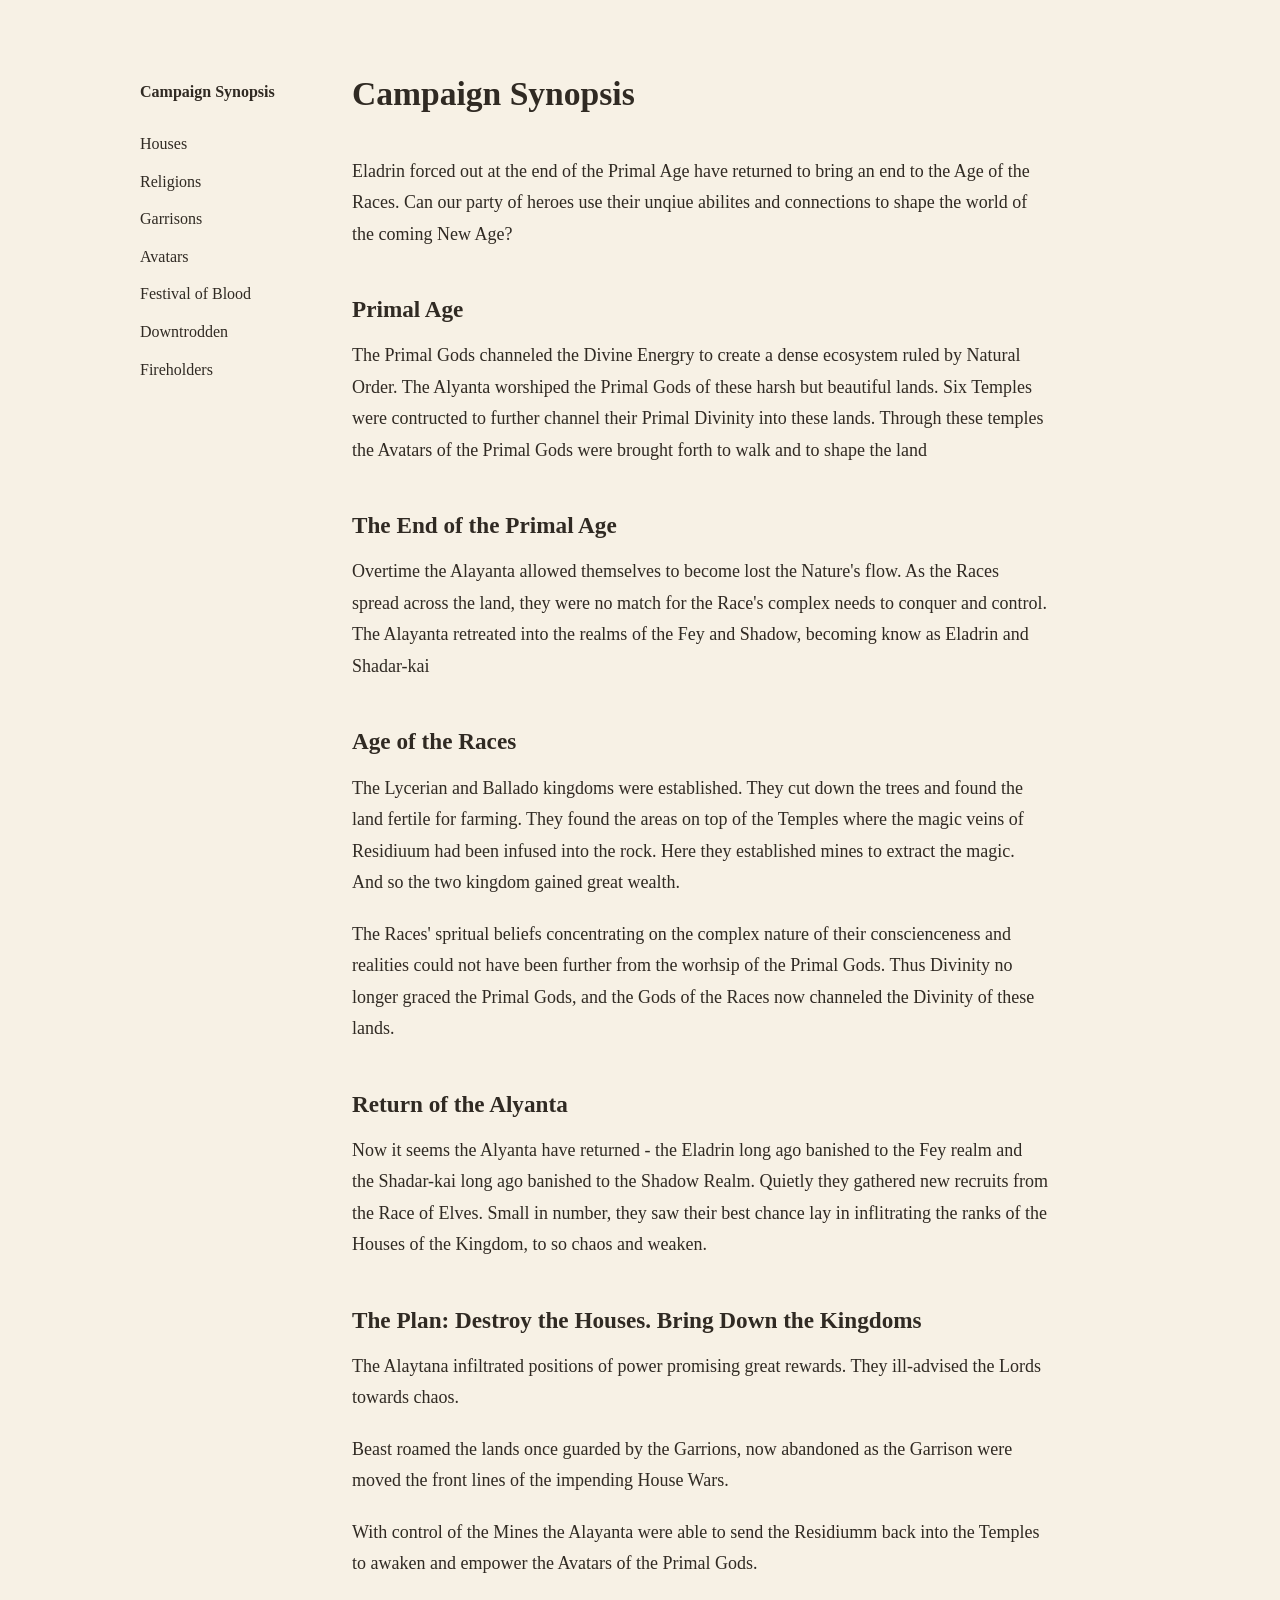
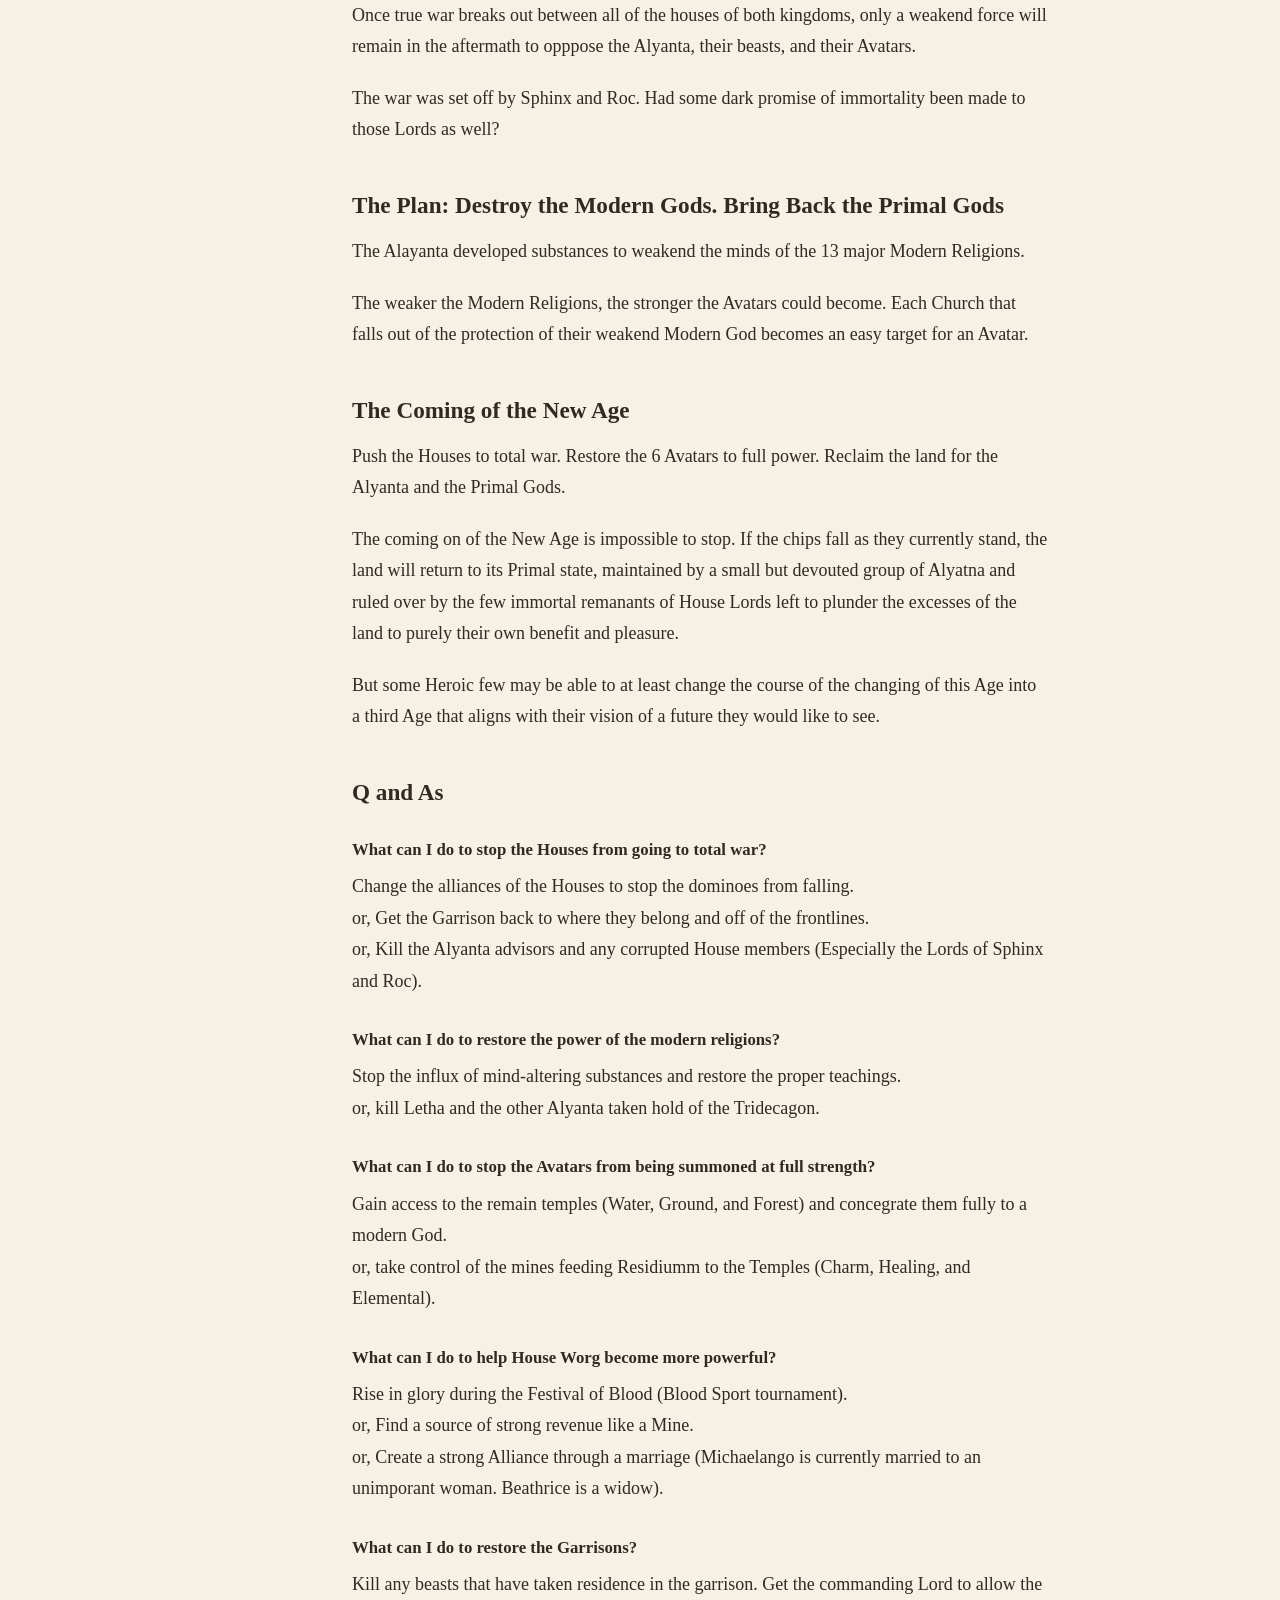
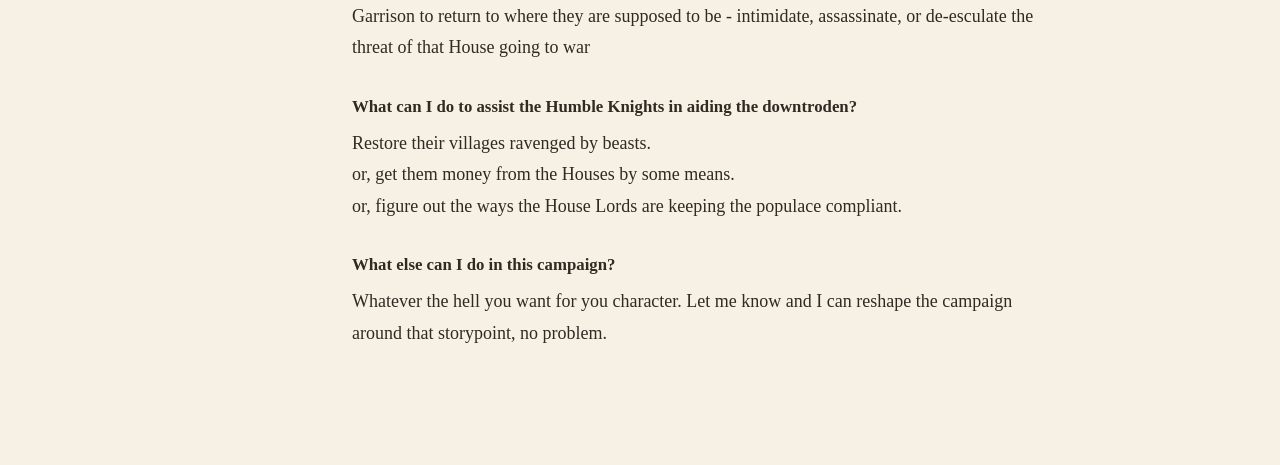
==== site/index.html @ 6e705b75 "simplify" ====
<!doctype html>
<html lang="en">
<head>
  <meta charset="utf-8">
  <meta name="viewport" content="width=device-width, initial-scale=1">
  <title>Campaign Synopsis</title>
  <link rel="stylesheet" href="style.css">
</head>
<body>
  <div class="layout">
    <nav aria-label="Campaign navigation">
      <a href="index.html" aria-current="page">Campaign Synopsis</a>
      <ul>
        <li><a href="houses.html">Houses</a></li>
        <li><a href="religions.html">Religions</a></li>
        <li><a href="garrisons.html">Garrisons</a></li>
        <li><a href="avatars.html">Avatars</a></li>
        <li><a href="festival-of-blood.html">Festival of Blood</a></li>
        <li><a href="downtrodden.html">Downtrodden</a></li>
        <li><a href="fireholders.html">Fireholders</a></li>
      </ul>
    </nav>
  <main>
    <h1>Campaign Synopsis</h1>

    Eladrin forced out at the end of the Primal Age have returned to bring an end to the Age of the Races. Can our party of heroes use their unqiue abilites and connections to shape the world of the coming New Age?

    <h2>Primal Age</h2>

    <p>The Primal Gods channeled the Divine Energry to create a dense ecosystem ruled by Natural Order. The Alyanta worshiped the Primal Gods of these harsh but beautiful lands. Six Temples were contructed to further channel their Primal Divinity into these lands. Through these temples the Avatars of the Primal Gods were brought forth to walk and to shape the land</p>
    
    <h2>The End of the Primal Age</h2>
    <p>Overtime the Alayanta allowed themselves to become lost the Nature's flow. As the Races spread across the land, they were no match for the Race's complex needs to conquer and control. The Alayanta retreated into the realms of the Fey and Shadow, becoming know as Eladrin and Shadar-kai</p>

    <h2>Age of the Races</h2>

    <p>The Lycerian and Ballado kingdoms were established. They cut down the trees and found the land fertile for farming. They found the areas on top of the Temples where the magic veins of Residiuum had been infused into the rock. Here they established mines to extract the magic. And so the two kingdom gained great wealth.</p>
    <p>The Races' spritual beliefs concentrating on the complex nature of their conscienceness and realities could not have been further from the worhsip of the Primal Gods. Thus Divinity no longer graced the Primal Gods, and the Gods of the Races now channeled the Divinity of these lands.</p>
    <h2>Return of the Alyanta</h2>

    <p>Now it seems the Alyanta have returned - the Eladrin long ago banished to the Fey realm and the Shadar-kai long ago banished to the Shadow Realm. Quietly they gathered new recruits from the Race of Elves. Small in number, they saw their best chance lay in inflitrating the ranks of the Houses of the Kingdom, to so chaos and weaken.</p>

    <h2>The Plan: Destroy the Houses. Bring Down the Kingdoms</h2>
    <p>The Alaytana infiltrated positions of power promising great rewards. They ill-advised the Lords towards chaos.</p>
    <p>Beast roamed the lands once guarded by the Garrions, now abandoned as the Garrison were moved the front lines of the impending House Wars.</p>
    <p>With control of the Mines the Alayanta were able to send the Residiumm back into the Temples to awaken and empower the Avatars of the Primal Gods.</p>
    <p>Once true war breaks out between all of the houses of both kingdoms, only a weakend force will remain in the aftermath to opppose the Alyanta, their beasts, and their Avatars.</p> <p> The war was set off by Sphinx and Roc. Had some dark promise of immortality been made to those Lords as well?</p>

    <h2>The Plan: Destroy the Modern Gods. Bring Back the Primal Gods</h2>
    <p>The Alayanta developed substances to weakend the minds of the 13 major Modern Religions.</p>
    <p>The weaker the Modern Religions, the stronger the Avatars could become. Each Church that falls out of the protection of their weakend Modern God becomes an easy target for an Avatar.</p>

    <h2>The Coming of the New Age</h2>

    <p>Push the Houses to total war. Restore the 6 Avatars to full power. Reclaim the land for the Alyanta and the Primal Gods.</p>

    <p>The coming on of the New Age is impossible to stop. If the chips fall as they currently stand, the land will return to its Primal state, maintained by a small but devouted group of Alyatna and ruled over by the few immortal remanants of House Lords left to plunder the excesses of the land to purely their own benefit and pleasure.</p><p> But some Heroic few may be able to at least change the course of the changing of this Age into a third Age that aligns with their vision of a future they would like to see.</p>

    <h2>Q and As</h2>

    <h3>What can I do to stop the Houses from going to total war?</h3>
    <p>Change the alliances of the Houses to stop the dominoes from falling.<br>
      or, Get the Garrison back to where they belong and off of the frontlines.<br>
      or, Kill the Alyanta advisors and any corrupted House members (Especially the Lords of Sphinx and Roc).</p>

    <h3>What can I do to restore the power of the modern religions?</h3>
    <p>Stop the influx of mind-altering substances and restore the proper teachings.<br>
      or, kill Letha and the other Alyanta taken hold of the Tridecagon.</p>

    <h3>What can I do to stop the Avatars from being summoned at full strength?</h3>
    <p>Gain access to the remain temples (Water, Ground, and Forest) and concegrate them fully to a modern God.<br>
      or, take control of the mines feeding Residiumm to the Temples (Charm, Healing, and Elemental).</p>

    <h3>What can I do to help House Worg become more powerful?</h3>
    <p>Rise in glory during the Festival of Blood (Blood Sport tournament).<br>
      or, Find a source of strong revenue like a Mine.<br>
      or, Create a strong Alliance through a marriage (Michaelango is currently married to an unimporant woman. Beathrice is a widow).</p>

    <h3>What can I do to restore the Garrisons?</h3>
    <p>Kill any beasts that have taken residence in the garrison. Get the commanding Lord to allow the Garrison to return to where they are supposed to be - intimidate, assassinate, or de-esculate the threat of that House going to war</p>

    <h3>What can I do to assist the Humble Knights in aiding the downtroden?</h3>
    <p>Restore their villages ravenged by beasts.<br>
      or, get them money from the Houses by some means.<br>
      or, figure out the ways the House Lords are keeping the populace compliant.</p>

    <h3>What else can I do in this campaign?</h3>
    <p>Whatever the hell you want for you character. Let me know and I can reshape the campaign around that storypoint, no problem.</p>
  </main>
  </div>
</body>
</html>
---- site/style.css ----
:root { color-scheme: light; background: #f7f1e5; color: #302a23; }
* { box-sizing: border-box; }
body { margin: 0; font-family: "Bookman Old Style", "URW Bookman", "Bookman", "Georgia", serif; font-size: 18px; line-height: 1.75; }
.layout { display: grid; grid-template-columns: 200px minmax(0, 760px); max-width: 1040px; margin: 0 auto; }
nav { padding: 78px 20px 40px; align-self: start; position: sticky; top: 0; font-size: 16px; }
nav a { color: inherit; text-decoration: none; text-underline-offset: 4px; }
nav a:hover, nav a:focus-visible { text-decoration: underline; }
nav a[aria-current="page"] { font-weight: bold; }
nav > a { display: block; margin-bottom: 1.5rem; }
nav ul { list-style: none; padding: 0; margin: 0; }
nav li { margin: 0 0 0.6rem; }
nav ul ul { padding-left: 1rem; margin-top: 0.6rem; }
main { min-width: 0; padding: 72px 32px 96px; }
h1, h2, h3 { line-height: 1.3; text-wrap: balance; }
h1 { font-size: 2.1rem; margin: 0 0 2.5rem; }
h2 { font-size: 1.45rem; margin: 2.75rem 0 1rem; }
h3 { font-size: 1.05rem; margin: 2rem 0 0.65rem; }
p { margin: 0 0 1.25rem; }
.house-flows { display: flex; flex-direction: column; align-items: center; gap: 48px; }
.house-flow-section { width: 240px; max-width: 100%; text-align: center; }
.house-flow-section h2 { margin: 0 0 1rem; }
.house-flow { width: 240px; max-width: 100%; text-align: center; }
.house-flow-node { border: 1px solid currentColor; padding: 12px 18px; line-height: 1.5; }
.house-flow-red { background: #a83232; color: #fff8ee; border-color: #302a23; }
.house-flow-arrow { font-size: 1.5rem; line-height: 1; padding: 10px 0; }
.house-flow-section-wide, .house-flow-branched { width: 100%; }
.house-flow-centered { width: 240px; max-width: 100%; margin: 0 auto; }
.house-flow-connectors { display: block; width: 100%; height: 90px; }
.house-flow-row { display: grid; grid-template-columns: repeat(3, minmax(0, 1fr)); gap: 0 12px; }
.house-flow-row > .house-flow-node { display: flex; flex-direction: column; justify-content: center; padding: 12px 6px; overflow-wrap: anywhere; }
@media (max-width: 760px) {
  .layout { display: block; }
  nav { position: static; padding: 28px 32px 0; }
  nav > a { margin-bottom: 0.65rem; }
  nav > ul { display: flex; flex-wrap: wrap; column-gap: 1.25rem; row-gap: 0.4rem; }
  nav li { margin: 0; }
  main { padding-top: 36px; }
}
@media (max-width: 540px) {
  body { font-size: 17px; }
  nav { padding: 24px 22px 0; }
  main { padding: 32px 22px 64px; }
  h1 { font-size: 1.8rem; }
}

.house-flow-inner-arrow { display: block; font-size: 1.3rem; line-height: 1; padding: 5px 0; }

.avatar-levels { display: grid; grid-template-columns: repeat(3, minmax(0, 1fr)); gap: 12px; }
.avatar-level { border: 1px solid currentColor; padding: 16px 8px; text-align: center; }

.avatar-level-red { background: #a83232; color: #fff8ee; border-color: #302a23; }

.garrison-grid { display: flex; flex-direction: column; gap: 16px; }
.garrison-row { display: flex; justify-content: center; gap: 16px; }
.garrison-box { position: relative; width: calc((100% - 48px) / 4); max-width: 120px; aspect-ratio: 1; border: 1px solid currentColor; display: flex; align-items: center; justify-content: center; padding: 24px 4px 10px; }
.garrison-number { position: absolute; top: 4px; left: 7px; font-size: 12px; line-height: 1.4; }
.garrison-content { min-width: 0; text-align: center; line-height: 1.5; }
.garrison-name { font-size: clamp(11px, 2.4vw, 16px); overflow-wrap: anywhere; }
.garrison-detail { font-size: clamp(9px, 2vw, 12px); margin-top: 4px; overflow-wrap: anywhere; }

.garrison-red { background: #a83232; color: #fff8ee; border-color: #302a23; }
.garrison-yellow { background: #f0d56c; color: #302a23; border-color: #302a23; }
.garrison-green { background: #42734b; color: #fff8ee; border-color: #302a23; }

.religion-list { list-style: none; padding: 0; margin: 0; display: flex; flex-direction: column; gap: 16px; }
.religion-box { border: 1px solid #302a23; padding: 18px 20px; text-align: center; }
.religion-green { background: #42734b; color: #fff8ee; }
.religion-red { background: #a83232; color: #fff8ee; }
.religion-yellow { background: #f0d56c; color: #302a23; }

.festival-scoreboard { list-style: none; margin: 0; padding: 0; display: flex; flex-direction: column; gap: 16px; }
.festival-box { border: 1px solid currentColor; padding: 16px 20px; display: flex; align-items: center; justify-content: space-between; gap: 20px; }
.festival-competitor { min-width: 0; overflow-wrap: anywhere; }
.festival-house { font-weight: bold; }
.festival-name { margin-top: 4px; }
.festival-race { font-size: 0.8em; }
.festival-score { font-size: 1.5rem; text-align: center; flex-shrink: 0; }
.festival-score-label { display: block; font-size: 12px; }
.festival-events { list-style: none; margin: 0; padding: 0; display: flex; flex-direction: column; gap: 16px; }
.festival-event { border: 1px solid #302a23; padding: 16px 20px; }
.festival-event-yellow { background: #f0d56c; color: #302a23; }

.refugee-boxes { display: grid; grid-template-columns: repeat(5, minmax(0, 1fr)); gap: 12px; }
.refugee-box { aspect-ratio: 1; border: 1px solid #302a23; background: #fff; }
.refugee-box-red { background: #a83232; }
.refugee-box-yellow { background: #f0d56c; }

.fireholder-labels { display: flex; justify-content: space-between; margin-bottom: 12px; }
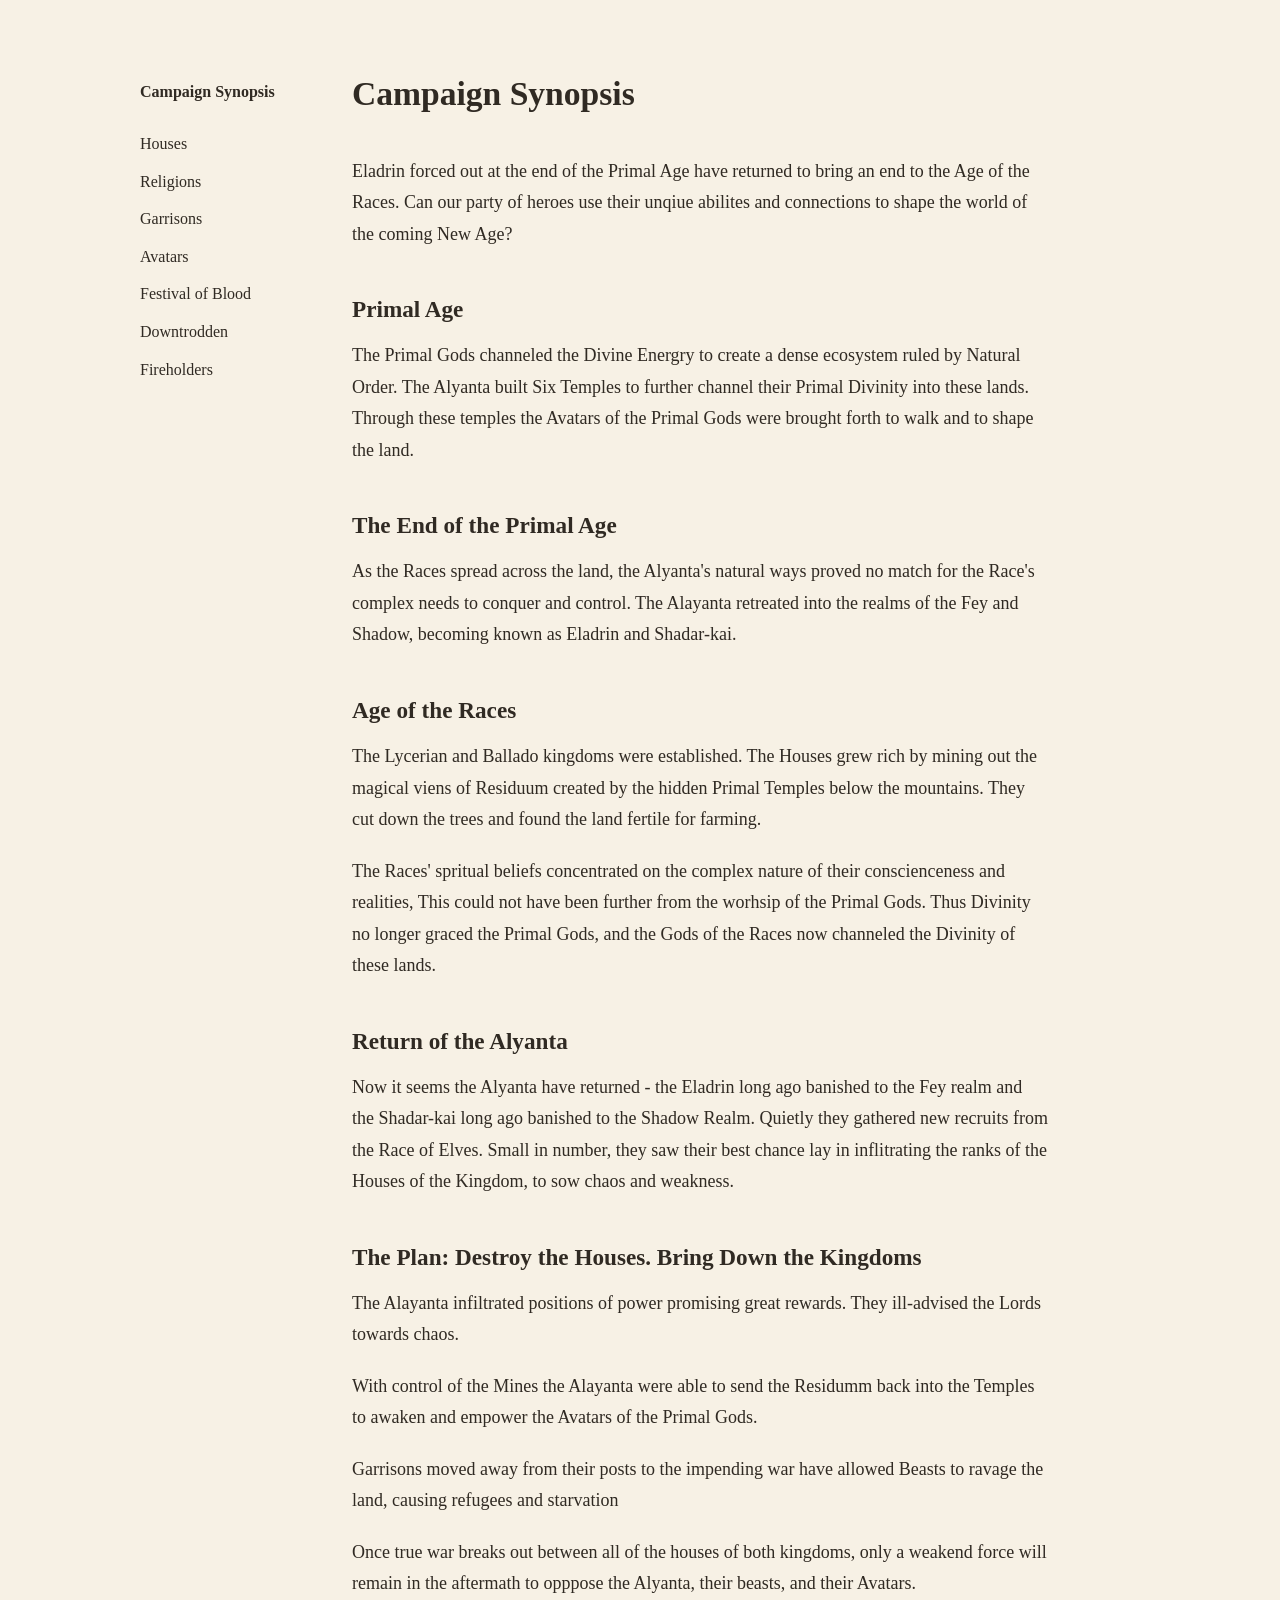
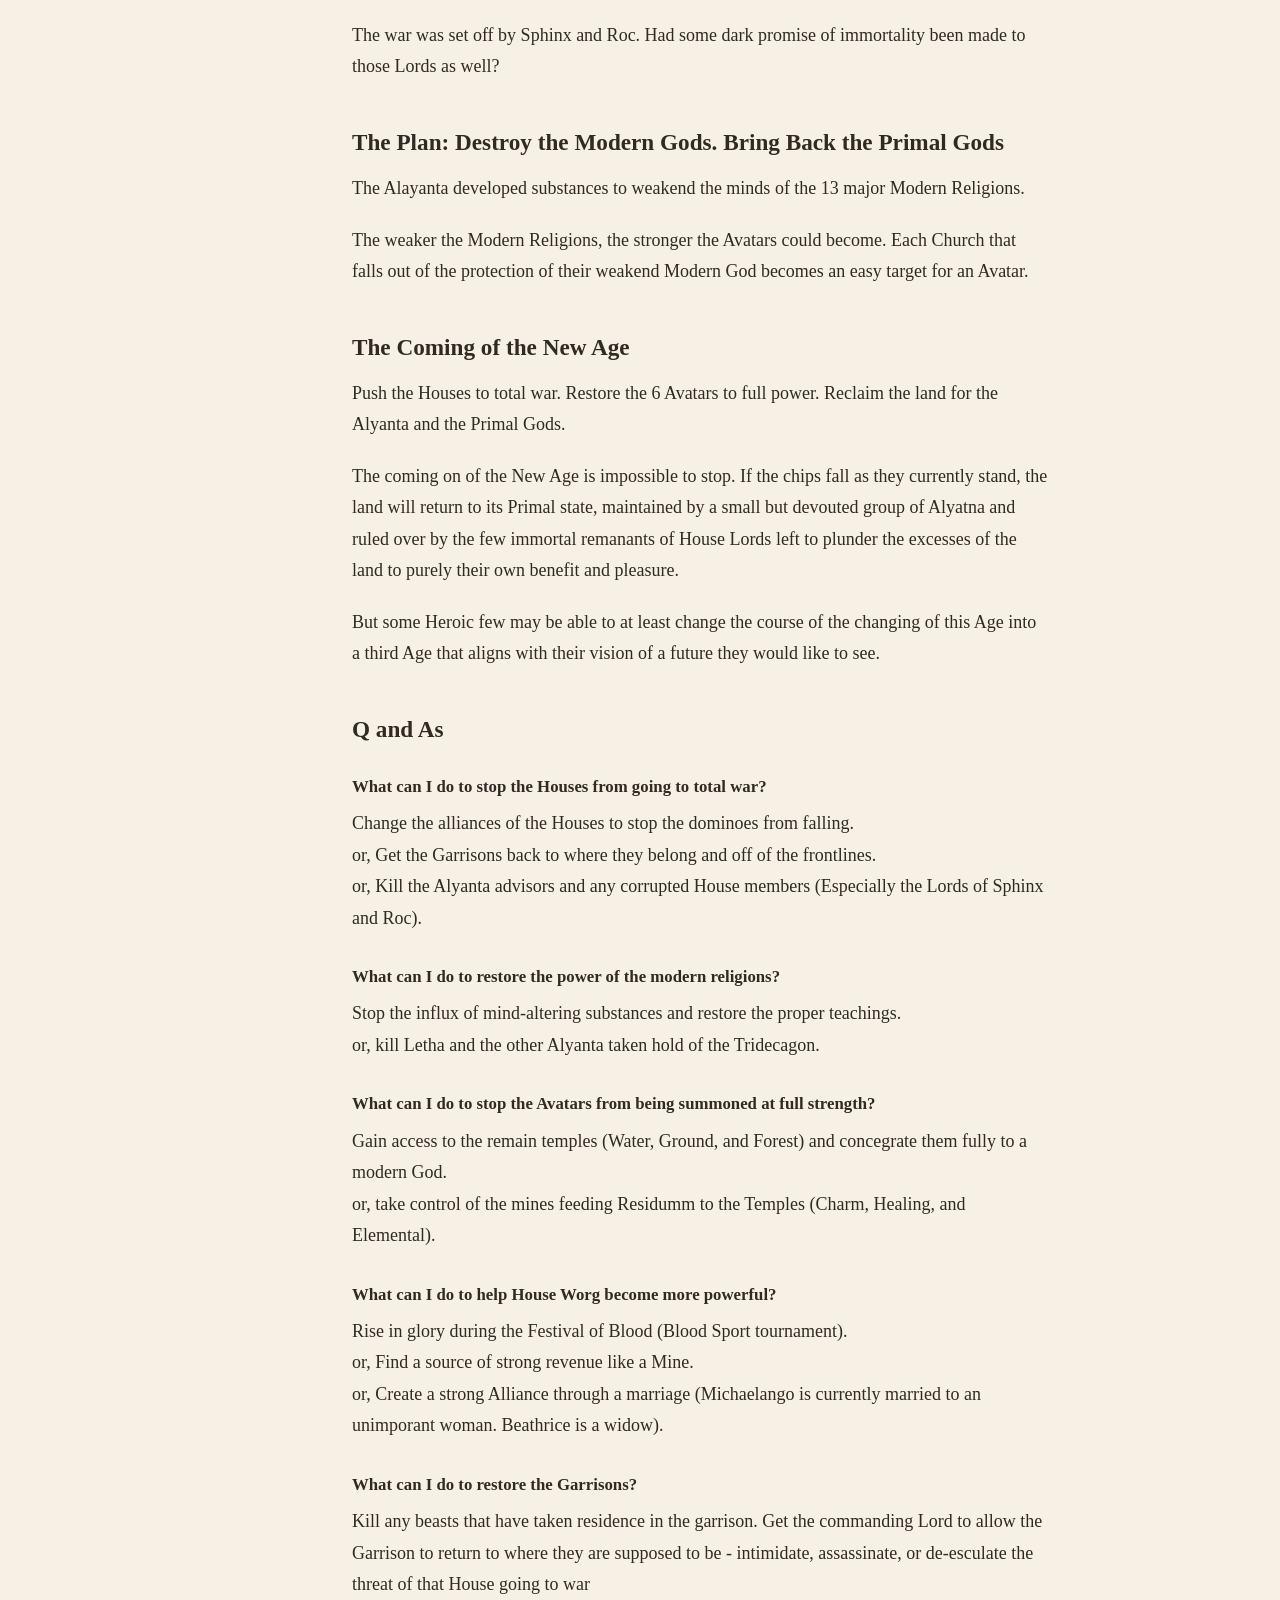
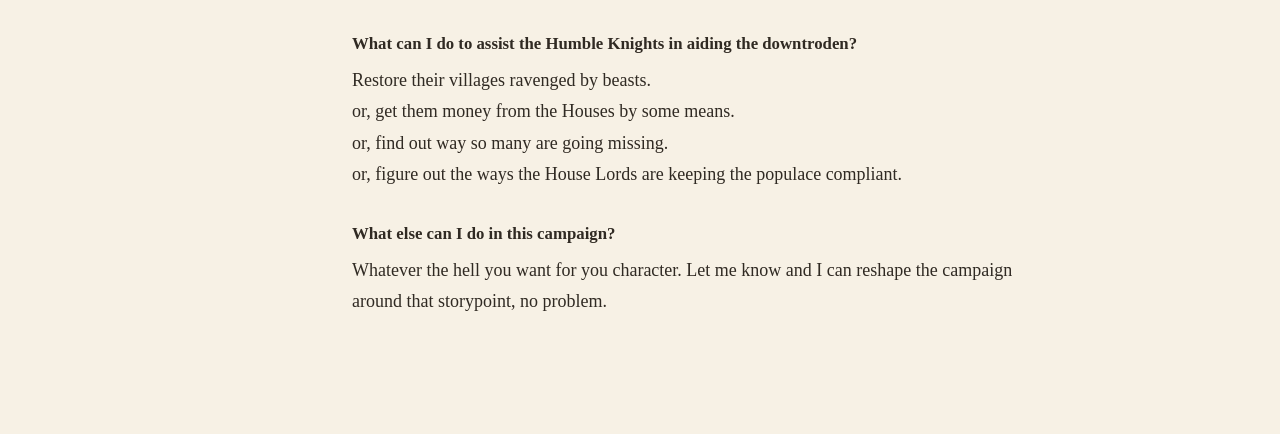
==== commit a7d67f9b: "edit home" ====
--- a/site/index.html
+++ b/site/index.html
@@ -27,23 +27,23 @@
 
     <h2>Primal Age</h2>
 
-    <p>The Primal Gods channeled the Divine Energry to create a dense ecosystem ruled by Natural Order. The Alyanta worshiped the Primal Gods of these harsh but beautiful lands. Six Temples were contructed to further channel their Primal Divinity into these lands. Through these temples the Avatars of the Primal Gods were brought forth to walk and to shape the land</p>
+    <p>The Primal Gods channeled the Divine Energry to create a dense ecosystem ruled by Natural Order. The Alyanta built Six Temples to further channel their Primal Divinity into these lands. Through these temples the Avatars of the Primal Gods were brought forth to walk and to shape the land.</p>
     
     <h2>The End of the Primal Age</h2>
-    <p>Overtime the Alayanta allowed themselves to become lost the Nature's flow. As the Races spread across the land, they were no match for the Race's complex needs to conquer and control. The Alayanta retreated into the realms of the Fey and Shadow, becoming know as Eladrin and Shadar-kai</p>
+    <p>As the Races spread across the land, the Alyanta's natural ways proved no match for the Race's complex needs to conquer and control. The Alayanta retreated into the realms of the Fey and Shadow, becoming known as Eladrin and Shadar-kai.</p>
 
     <h2>Age of the Races</h2>
 
-    <p>The Lycerian and Ballado kingdoms were established. They cut down the trees and found the land fertile for farming. They found the areas on top of the Temples where the magic veins of Residiuum had been infused into the rock. Here they established mines to extract the magic. And so the two kingdom gained great wealth.</p>
-    <p>The Races' spritual beliefs concentrating on the complex nature of their conscienceness and realities could not have been further from the worhsip of the Primal Gods. Thus Divinity no longer graced the Primal Gods, and the Gods of the Races now channeled the Divinity of these lands.</p>
+    <p>The Lycerian and Ballado kingdoms were established. The Houses grew rich by mining out the magical viens of Residuum created by the hidden Primal Temples below the mountains. They cut down the trees and found the land fertile for farming.</p>
+    <p>The Races' spritual beliefs concentrated on the complex nature of their conscienceness and realities, This could not have been further from the worhsip of the Primal Gods. Thus Divinity no longer graced the Primal Gods, and the Gods of the Races now channeled the Divinity of these lands.</p>
     <h2>Return of the Alyanta</h2>
 
-    <p>Now it seems the Alyanta have returned - the Eladrin long ago banished to the Fey realm and the Shadar-kai long ago banished to the Shadow Realm. Quietly they gathered new recruits from the Race of Elves. Small in number, they saw their best chance lay in inflitrating the ranks of the Houses of the Kingdom, to so chaos and weaken.</p>
+    <p>Now it seems the Alyanta have returned - the Eladrin long ago banished to the Fey realm and the Shadar-kai long ago banished to the Shadow Realm. Quietly they gathered new recruits from the Race of Elves. Small in number, they saw their best chance lay in inflitrating the ranks of the Houses of the Kingdom, to sow chaos and weakness.</p>
 
     <h2>The Plan: Destroy the Houses. Bring Down the Kingdoms</h2>
-    <p>The Alaytana infiltrated positions of power promising great rewards. They ill-advised the Lords towards chaos.</p>
-    <p>Beast roamed the lands once guarded by the Garrions, now abandoned as the Garrison were moved the front lines of the impending House Wars.</p>
-    <p>With control of the Mines the Alayanta were able to send the Residiumm back into the Temples to awaken and empower the Avatars of the Primal Gods.</p>
+    <p>The Alayanta infiltrated positions of power promising great rewards. They ill-advised the Lords towards chaos.</p>
+    <p>With control of the Mines the Alayanta were able to send the Residumm back into the Temples to awaken and empower the Avatars of the Primal Gods.</p>
+    <p>Garrisons moved away from their posts to the impending war have allowed Beasts to ravage the land, causing refugees and starvation</p>
     <p>Once true war breaks out between all of the houses of both kingdoms, only a weakend force will remain in the aftermath to opppose the Alyanta, their beasts, and their Avatars.</p> <p> The war was set off by Sphinx and Roc. Had some dark promise of immortality been made to those Lords as well?</p>
 
     <h2>The Plan: Destroy the Modern Gods. Bring Back the Primal Gods</h2>
@@ -60,7 +60,7 @@
 
     <h3>What can I do to stop the Houses from going to total war?</h3>
     <p>Change the alliances of the Houses to stop the dominoes from falling.<br>
-      or, Get the Garrison back to where they belong and off of the frontlines.<br>
+      or, Get the Garrisons back to where they belong and off of the frontlines.<br>
       or, Kill the Alyanta advisors and any corrupted House members (Especially the Lords of Sphinx and Roc).</p>
 
     <h3>What can I do to restore the power of the modern religions?</h3>
@@ -69,7 +69,7 @@
 
     <h3>What can I do to stop the Avatars from being summoned at full strength?</h3>
     <p>Gain access to the remain temples (Water, Ground, and Forest) and concegrate them fully to a modern God.<br>
-      or, take control of the mines feeding Residiumm to the Temples (Charm, Healing, and Elemental).</p>
+      or, take control of the mines feeding Residumm to the Temples (Charm, Healing, and Elemental).</p>
 
     <h3>What can I do to help House Worg become more powerful?</h3>
     <p>Rise in glory during the Festival of Blood (Blood Sport tournament).<br>
@@ -82,6 +82,7 @@
     <h3>What can I do to assist the Humble Knights in aiding the downtroden?</h3>
     <p>Restore their villages ravenged by beasts.<br>
       or, get them money from the Houses by some means.<br>
+      or, find out way so  many are going missing. <br>
       or, figure out the ways the House Lords are keeping the populace compliant.</p>
 
     <h3>What else can I do in this campaign?</h3>
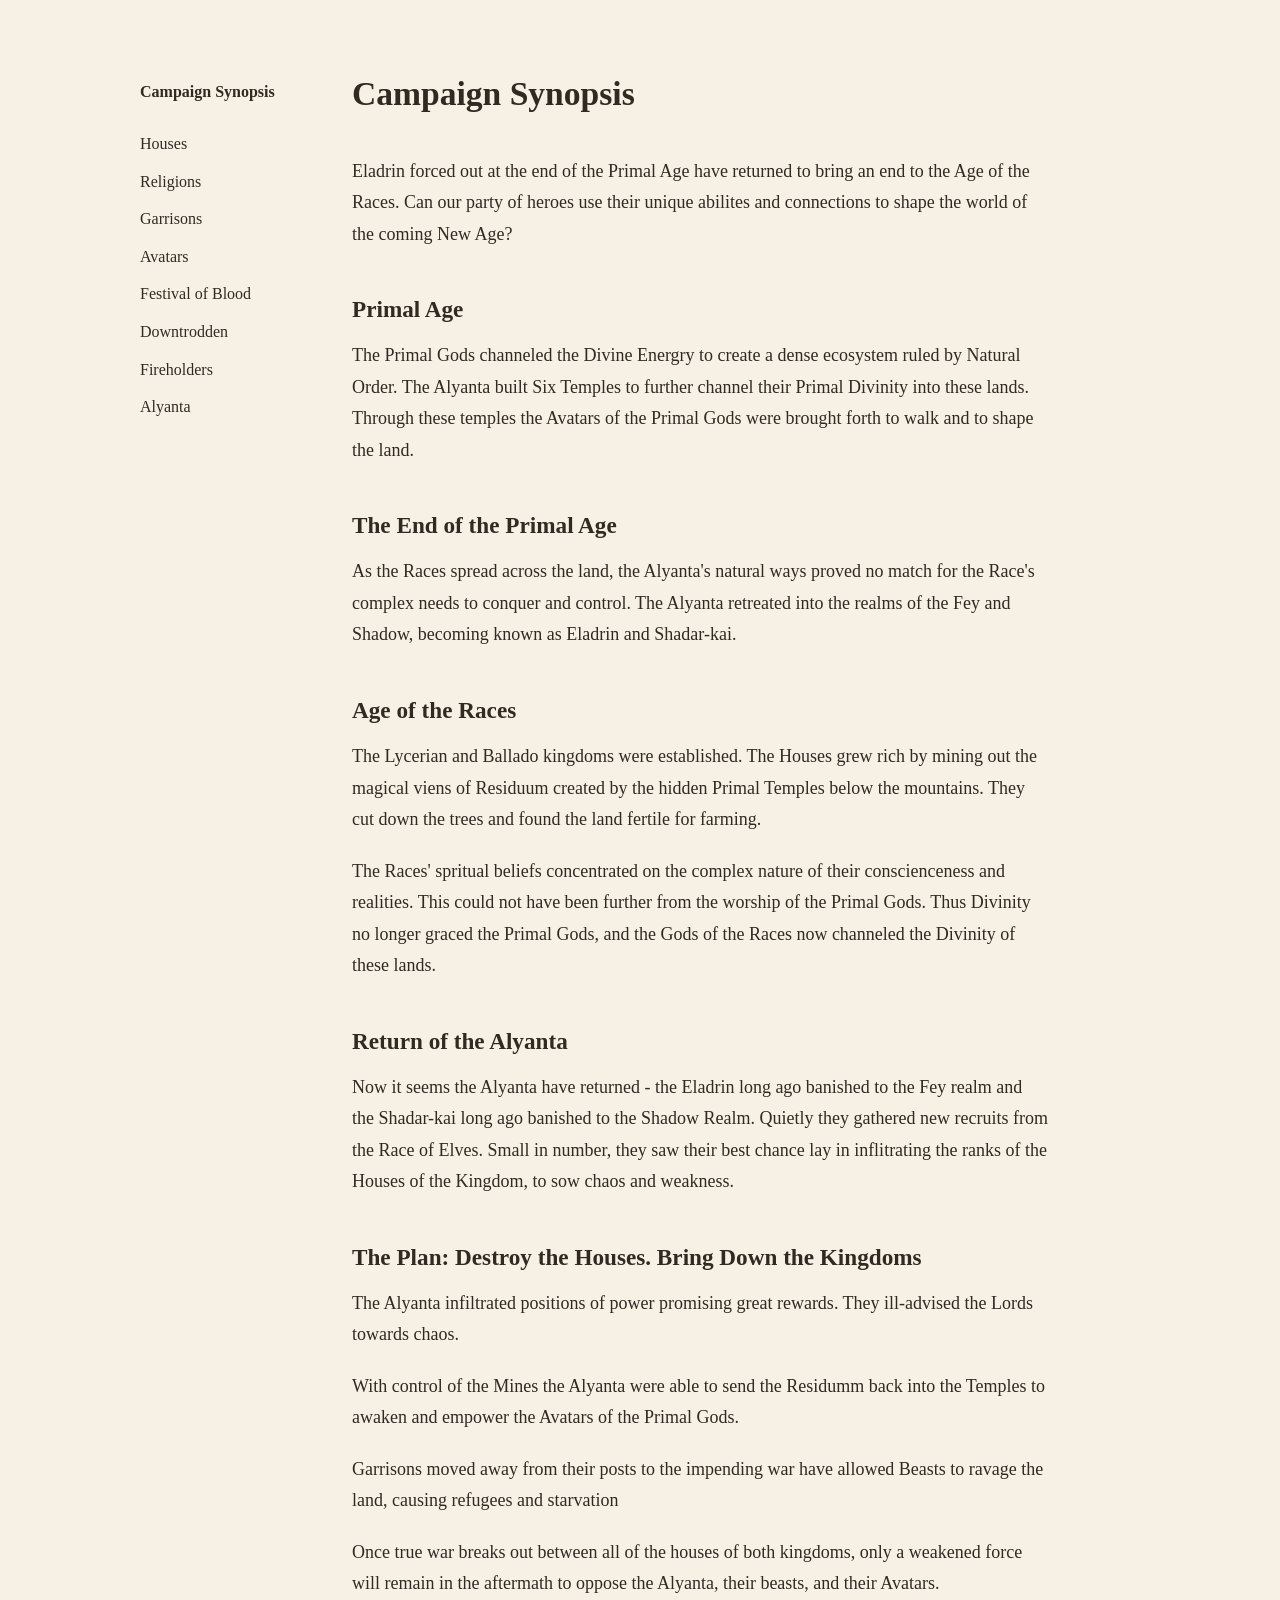
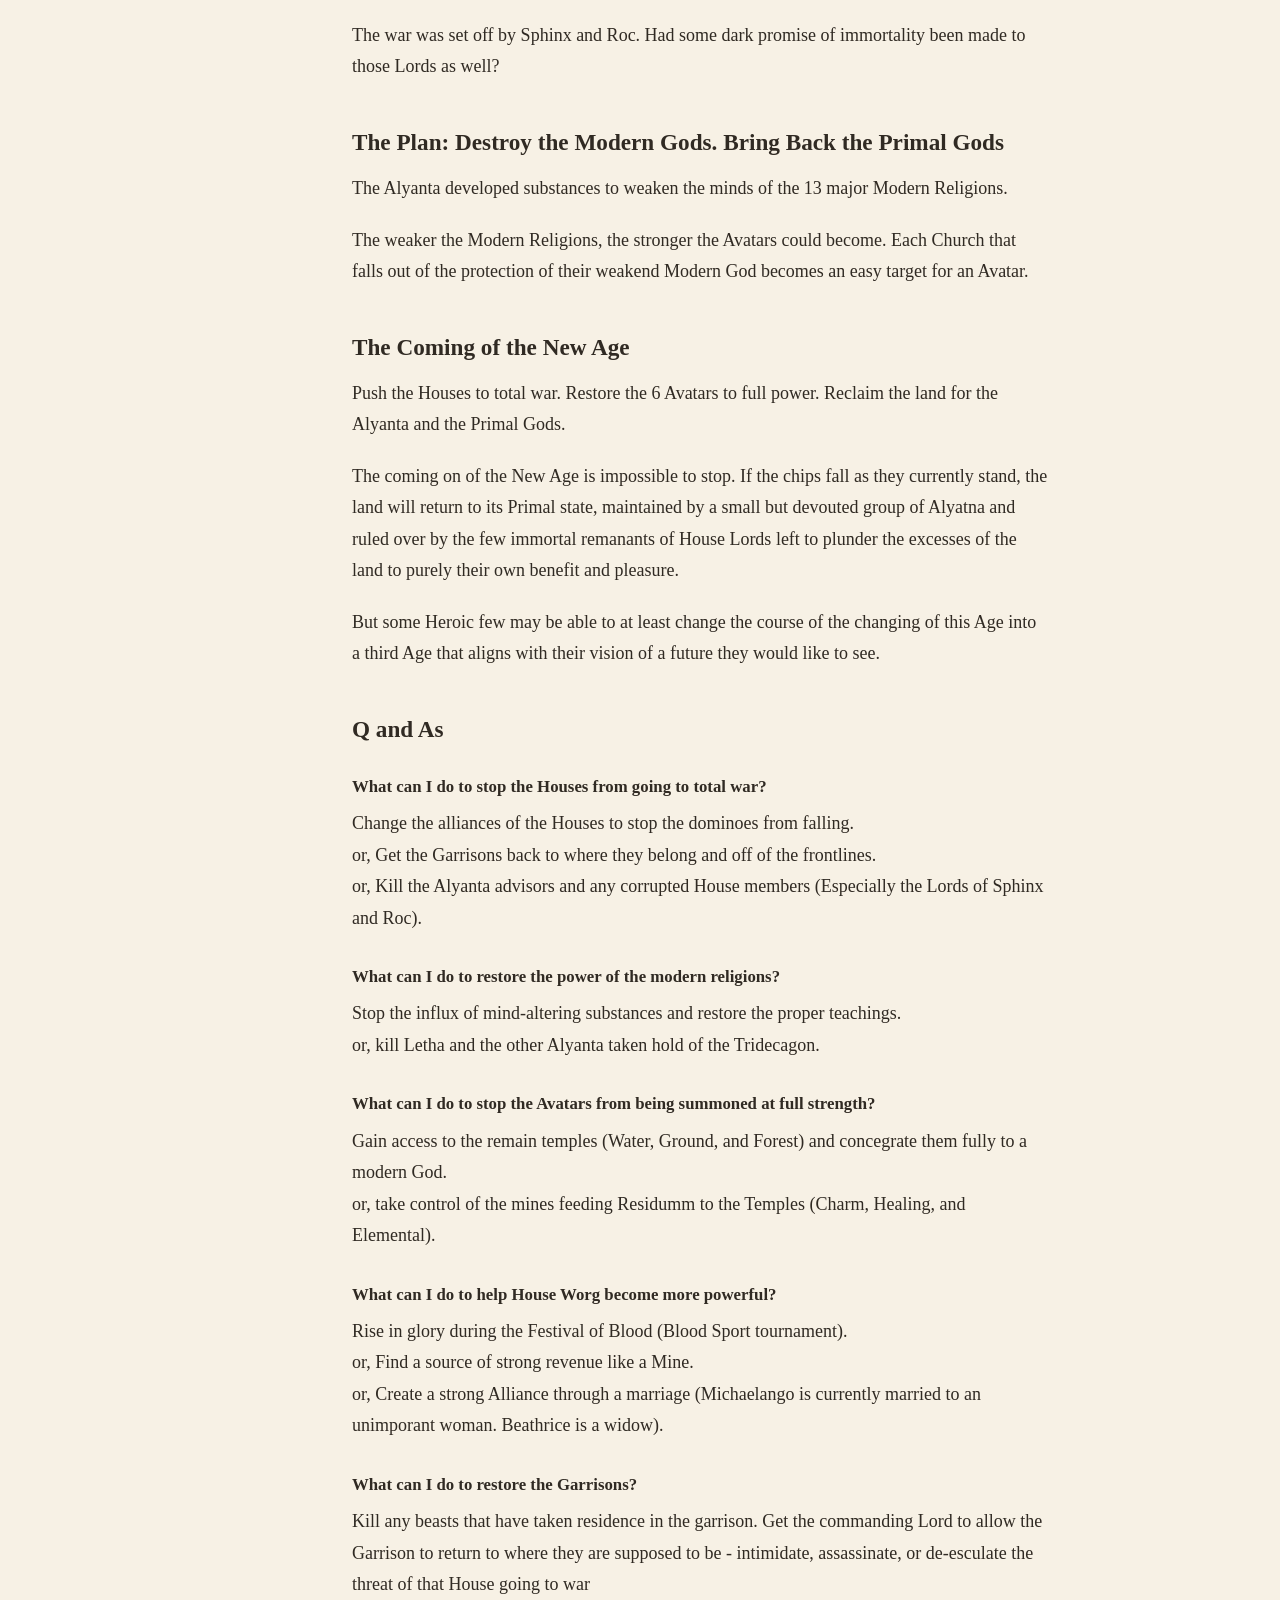
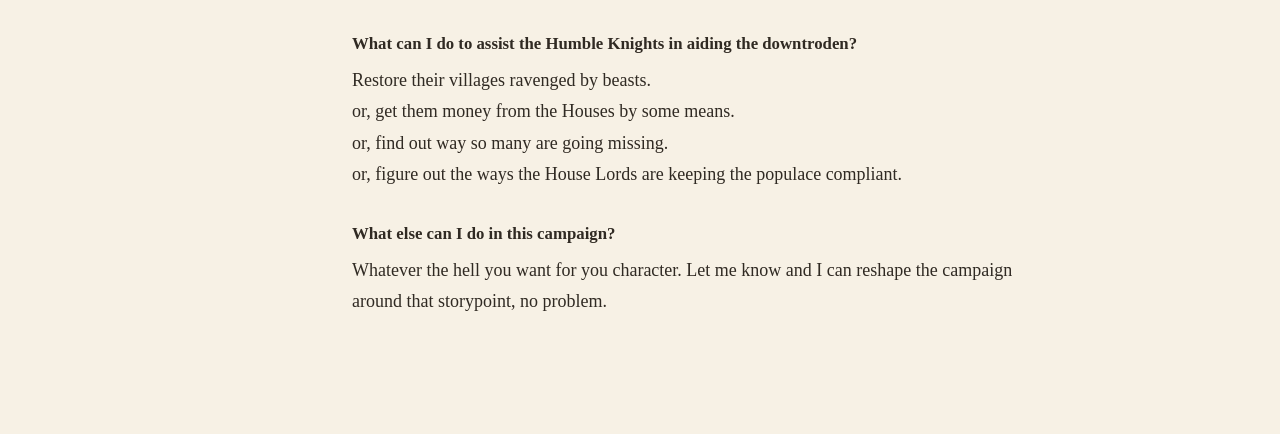
==== commit 1cfcf16c: "alyanta" ====
--- a/site/index.html
+++ b/site/index.html
@@ -18,36 +18,37 @@
         <li><a href="festival-of-blood.html">Festival of Blood</a></li>
         <li><a href="downtrodden.html">Downtrodden</a></li>
         <li><a href="fireholders.html">Fireholders</a></li>
+        <li><a href="alyanta.html">Alyanta</a></li>
       </ul>
     </nav>
   <main>
     <h1>Campaign Synopsis</h1>
 
-    Eladrin forced out at the end of the Primal Age have returned to bring an end to the Age of the Races. Can our party of heroes use their unqiue abilites and connections to shape the world of the coming New Age?
+    Eladrin forced out at the end of the Primal Age have returned to bring an end to the Age of the Races. Can our party of heroes use their unique abilites and connections to shape the world of the coming New Age?
 
     <h2>Primal Age</h2>
 
     <p>The Primal Gods channeled the Divine Energry to create a dense ecosystem ruled by Natural Order. The Alyanta built Six Temples to further channel their Primal Divinity into these lands. Through these temples the Avatars of the Primal Gods were brought forth to walk and to shape the land.</p>
     
     <h2>The End of the Primal Age</h2>
-    <p>As the Races spread across the land, the Alyanta's natural ways proved no match for the Race's complex needs to conquer and control. The Alayanta retreated into the realms of the Fey and Shadow, becoming known as Eladrin and Shadar-kai.</p>
+    <p>As the Races spread across the land, the Alyanta's natural ways proved no match for the Race's complex needs to conquer and control. The Alyanta retreated into the realms of the Fey and Shadow, becoming known as Eladrin and Shadar-kai.</p>
 
     <h2>Age of the Races</h2>
 
     <p>The Lycerian and Ballado kingdoms were established. The Houses grew rich by mining out the magical viens of Residuum created by the hidden Primal Temples below the mountains. They cut down the trees and found the land fertile for farming.</p>
-    <p>The Races' spritual beliefs concentrated on the complex nature of their conscienceness and realities, This could not have been further from the worhsip of the Primal Gods. Thus Divinity no longer graced the Primal Gods, and the Gods of the Races now channeled the Divinity of these lands.</p>
+    <p>The Races' spritual beliefs concentrated on the complex nature of their conscienceness and realities. This could not have been further from the worship of the Primal Gods. Thus Divinity no longer graced the Primal Gods, and the Gods of the Races now channeled the Divinity of these lands.</p>
     <h2>Return of the Alyanta</h2>
 
     <p>Now it seems the Alyanta have returned - the Eladrin long ago banished to the Fey realm and the Shadar-kai long ago banished to the Shadow Realm. Quietly they gathered new recruits from the Race of Elves. Small in number, they saw their best chance lay in inflitrating the ranks of the Houses of the Kingdom, to sow chaos and weakness.</p>
 
     <h2>The Plan: Destroy the Houses. Bring Down the Kingdoms</h2>
-    <p>The Alayanta infiltrated positions of power promising great rewards. They ill-advised the Lords towards chaos.</p>
-    <p>With control of the Mines the Alayanta were able to send the Residumm back into the Temples to awaken and empower the Avatars of the Primal Gods.</p>
+    <p>The Alyanta infiltrated positions of power promising great rewards. They ill-advised the Lords towards chaos.</p>
+    <p>With control of the Mines the Alyanta were able to send the Residumm back into the Temples to awaken and empower the Avatars of the Primal Gods.</p>
     <p>Garrisons moved away from their posts to the impending war have allowed Beasts to ravage the land, causing refugees and starvation</p>
-    <p>Once true war breaks out between all of the houses of both kingdoms, only a weakend force will remain in the aftermath to opppose the Alyanta, their beasts, and their Avatars.</p> <p> The war was set off by Sphinx and Roc. Had some dark promise of immortality been made to those Lords as well?</p>
+    <p>Once true war breaks out between all of the houses of both kingdoms, only a weakened force will remain in the aftermath to oppose the Alyanta, their beasts, and their Avatars.</p> <p> The war was set off by Sphinx and Roc. Had some dark promise of immortality been made to those Lords as well?</p>
 
     <h2>The Plan: Destroy the Modern Gods. Bring Back the Primal Gods</h2>
-    <p>The Alayanta developed substances to weakend the minds of the 13 major Modern Religions.</p>
+    <p>The Alyanta developed substances to weaken the minds of the 13 major Modern Religions.</p>
     <p>The weaker the Modern Religions, the stronger the Avatars could become. Each Church that falls out of the protection of their weakend Modern God becomes an easy target for an Avatar.</p>
 
     <h2>The Coming of the New Age</h2>
--- a/site/style.css
+++ b/site/style.css
@@ -86,3 +86,5 @@
 .refugee-box-yellow { background: #f0d56c; }
 
 .fireholder-labels { display: flex; justify-content: space-between; margin-bottom: 12px; }
+
+.alayanta-helper { font-size: 0.8em; }
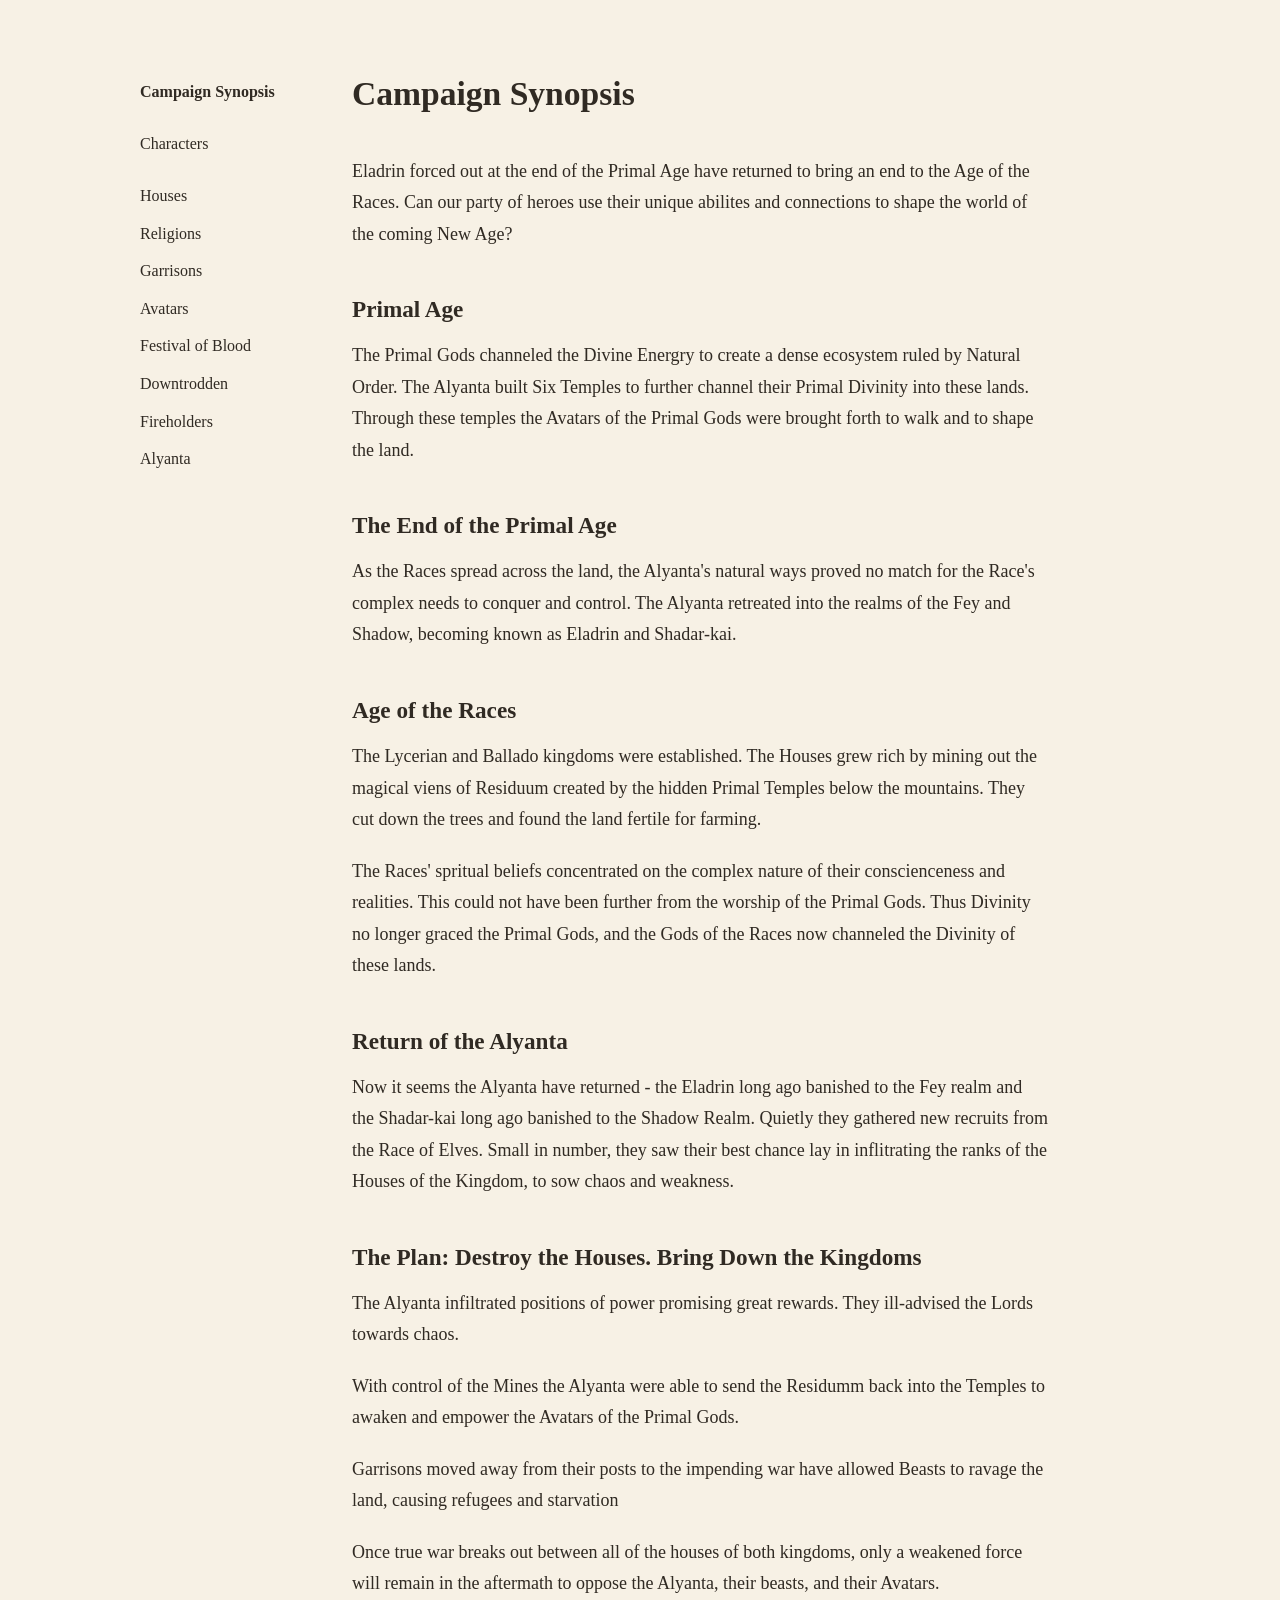
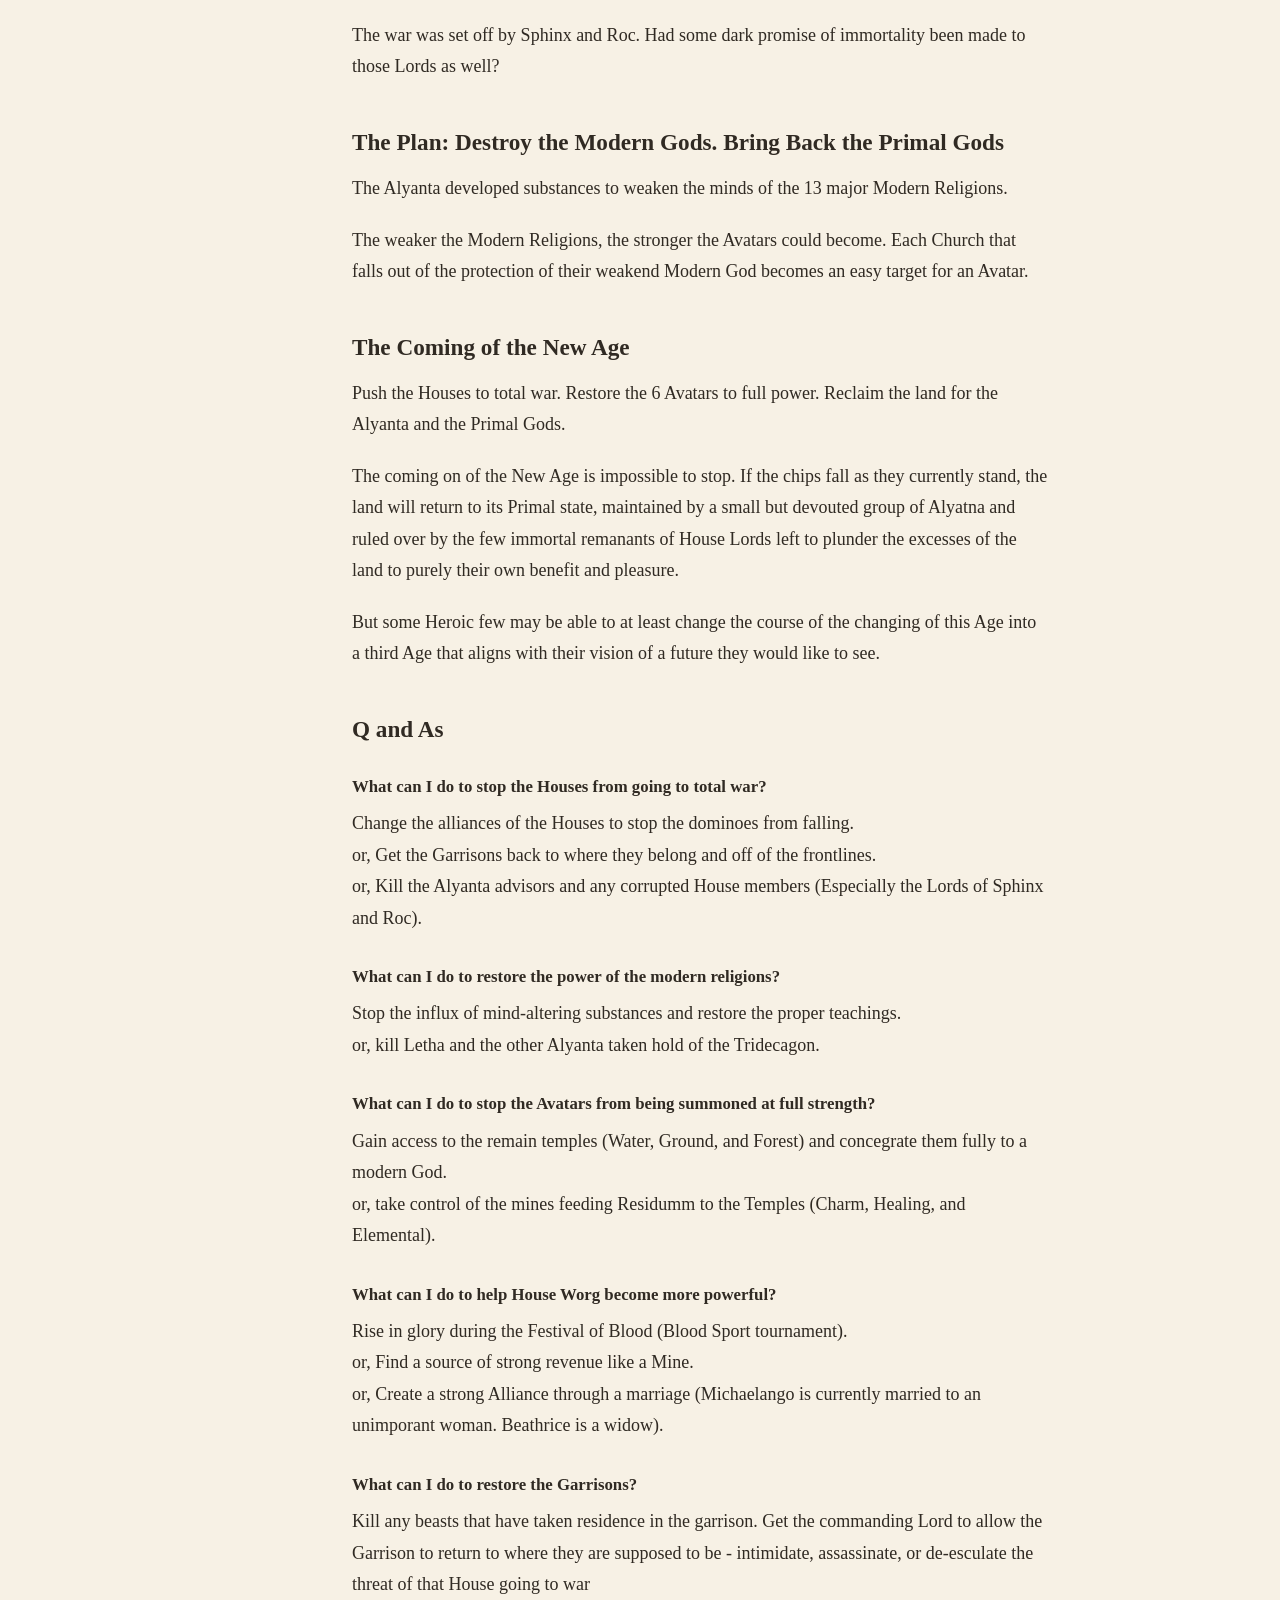
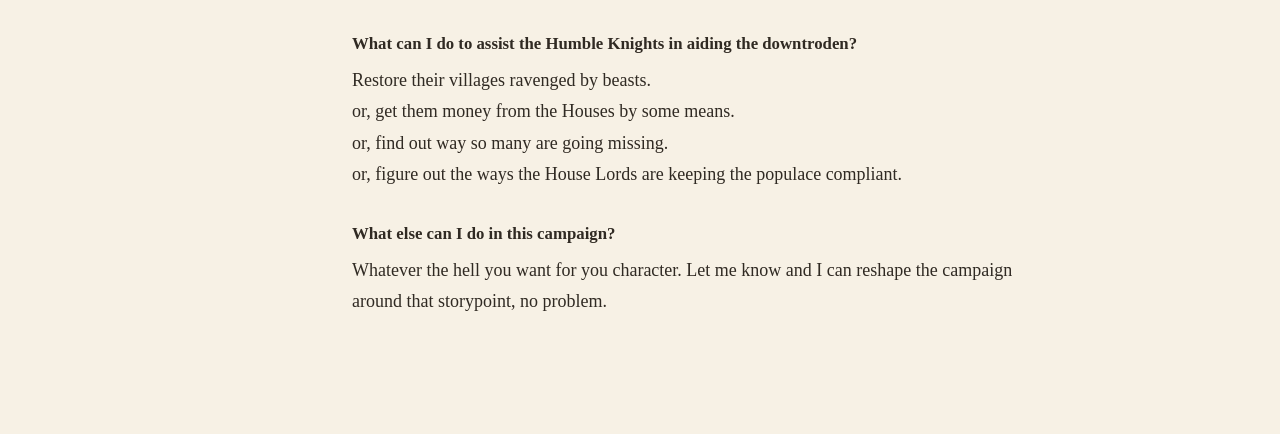
==== commit 744d00e0: "characters" ====
--- a/site/index.html
+++ b/site/index.html
@@ -10,6 +10,7 @@
   <div class="layout">
     <nav aria-label="Campaign navigation">
       <a href="index.html" aria-current="page">Campaign Synopsis</a>
+      <a href="characters.html">Characters</a>
       <ul>
         <li><a href="houses.html">Houses</a></li>
         <li><a href="religions.html">Religions</a></li>
